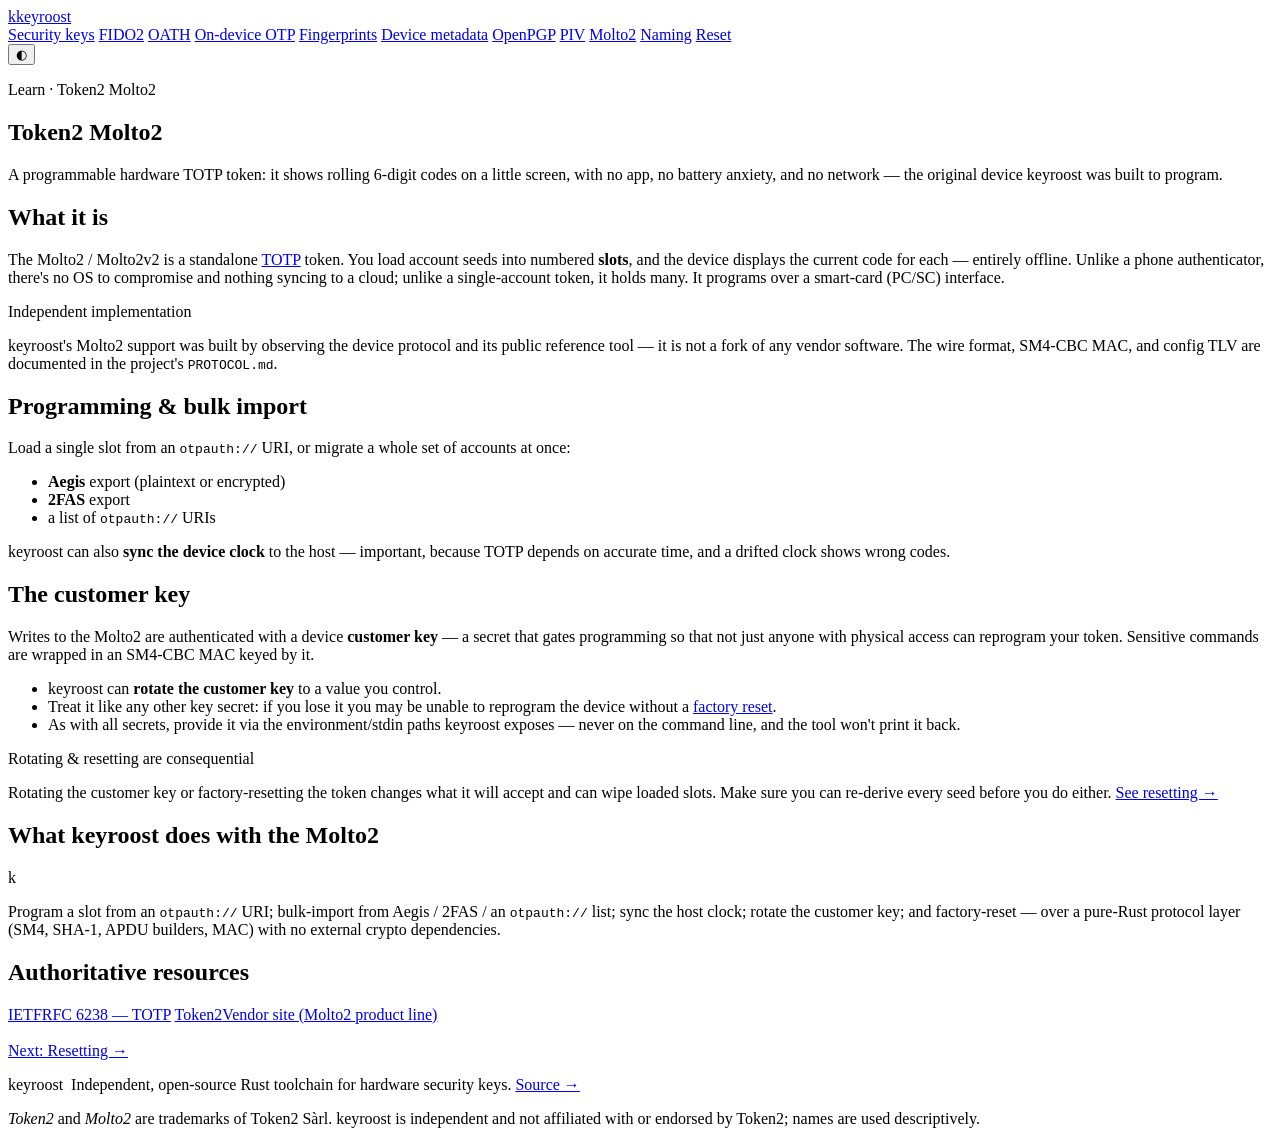
==== docs/molto2.html @ 5942d0e4 "release: v0.6.0 — CLI maturity, device model, GUI PIN/PIV polish # Conflicts: #	README.md" ====
<!DOCTYPE html>
<html lang="en">
<head>
<meta charset="utf-8">
<meta name="viewport" content="width=device-width, initial-scale=1">
<title>Token2 Molto2 — programmable TOTP token — keyroost</title>
<meta name="description" content="What the Token2 Molto2 / Molto2v2 programmable TOTP hardware token is, how slots and bulk import work, the customer key, clock sync, and what keyroost does.">
<link rel="stylesheet" href="assets/keyroost-theme.css">
<link rel="stylesheet" href="assets/site.css">
<script>(function(){try{var t=localStorage.getItem('kr-theme');if(t==='light'||(!t&&window.matchMedia&&matchMedia('(prefers-color-scheme: light)').matches))document.documentElement.setAttribute('data-theme','light');}catch(e){}})();</script>
</head>
<body>

<header class="kr-topbar">
  <div class="kr-wrap kr-topbar-inner">
    <a class="kr-wordmark" href="index.html" aria-label="keyroost — home"><span class="kr-mark mono">k</span><span>keyroost</span></a>
    <nav class="kr-nav" aria-label="Learn topics">
      <a href="security-keys.html">Security keys</a>
      <a href="fido2.html">FIDO2</a>
      <a href="oath.html">OATH</a>
      <a href="otp.html">On-device OTP</a>
      <a href="fingerprint.html">Fingerprints</a>
      <a href="mds.html">Device metadata</a>
      <a href="openpgp.html">OpenPGP</a>
      <a href="piv.html">PIV</a>
      <a href="molto2.html">Molto2</a>
      <a href="naming.html">Naming</a>
      <a href="reset.html">Reset</a>
    </nav>
    <button class="kr-theme-toggle" id="kr-theme-toggle" type="button" aria-label="Toggle light/dark theme" title="Toggle theme">◐</button>
  </div>
</header>

<section class="kr-hero">
  <div class="kr-wrap">
    <p class="kr-label">Learn · Token2 Molto2</p>
    <h1>Token2 Molto2</h1>
    <p class="kr-lede">A programmable hardware TOTP token: it shows rolling 6-digit codes on a
      little screen, with no app, no battery anxiety, and no network — the original device
      keyroost was built to program.</p>
  </div>
</section>

<main class="kr-wrap">

  <section class="kr-section">
    <h2>What it is</h2>
    <p>The Molto2 / Molto2v2 is a standalone <a href="oath.html">TOTP</a> token. You load
      account seeds into numbered <strong>slots</strong>, and the device displays the current
      code for each — entirely offline. Unlike a phone authenticator, there's no OS to
      compromise and nothing syncing to a cloud; unlike a single-account token, it holds
      many. It programs over a smart-card (PC/SC) interface.</p>
    <div class="kr-callout note">
      <div class="kr-callout-title note">Independent implementation</div>
      <p>keyroost's Molto2 support was built by observing the device protocol and its public
        reference tool — it is not a fork of any vendor software. The wire format, SM4-CBC
        MAC, and config TLV are documented in the project's <code>PROTOCOL.md</code>.</p>
    </div>
  </section>

  <section class="kr-section">
    <h2>Programming &amp; bulk import</h2>
    <p>Load a single slot from an <code>otpauth://</code> URI, or migrate a whole set of
      accounts at once:</p>
    <ul>
      <li><strong>Aegis</strong> export (plaintext or encrypted)</li>
      <li><strong>2FAS</strong> export</li>
      <li>a list of <code>otpauth://</code> URIs</li>
    </ul>
    <p>keyroost can also <strong>sync the device clock</strong> to the host — important,
      because TOTP depends on accurate time, and a drifted clock shows wrong codes.</p>
  </section>

  <section class="kr-section" id="customer-key">
    <h2>The customer key</h2>
    <p>Writes to the Molto2 are authenticated with a device <strong>customer key</strong> —
      a secret that gates programming so that not just anyone with physical access can
      reprogram your token. Sensitive commands are wrapped in an SM4-CBC MAC keyed by it.</p>
    <ul>
      <li>keyroost can <strong>rotate the customer key</strong> to a value you control.</li>
      <li>Treat it like any other key secret: if you lose it you may be unable to reprogram
        the device without a <a href="reset.html">factory reset</a>.</li>
      <li>As with all secrets, provide it via the environment/stdin paths keyroost exposes —
        never on the command line, and the tool won't print it back.</li>
    </ul>
    <div class="kr-callout danger">
      <div class="kr-callout-title danger">Rotating &amp; resetting are consequential</div>
      <p>Rotating the customer key or factory-resetting the token changes what it will accept
        and can wipe loaded slots. Make sure you can re-derive every seed before you do
        either. <a href="reset.html">See resetting →</a></p>
    </div>
  </section>

  <section class="kr-section">
    <h2>What keyroost does with the Molto2</h2>
    <div class="kr-tool">
      <span class="kr-mark mono">k</span>
      <p>Program a slot from an <code>otpauth://</code> URI; bulk-import from Aegis / 2FAS /
        an <code>otpauth://</code> list; sync the host clock; rotate the customer key; and
        factory-reset — over a pure-Rust protocol layer (SM4, SHA-1, APDU builders, MAC)
        with no external crypto dependencies.</p>
    </div>
  </section>

  <section class="kr-section kr-res-section">
    <h2>Authoritative resources</h2>
    <div class="kr-res">
      <a href="https://datatracker.ietf.org/doc/html/rfc6238"><span class="who">IETF</span>RFC 6238 — TOTP</a>
      <a href="https://www.token2.com/"><span class="who">Token2</span>Vendor site (Molto2 product line)</a>
    </div>
    <p class="kr-related" style="margin-top:18px"><a class="kr-btn kr-btn-default" href="reset.html">Next: Resetting →</a></p>
  </section>

</main>

<footer class="kr-footer">
  <div class="kr-wrap">
    <p><span class="kr-pill kr-pill-brand">keyroost</span> &nbsp;Independent, open-source Rust toolchain for hardware security keys. <a href="https://github.com/framefilter/keyroost">Source →</a></p>
    <p class="kr-small"><em>Token2</em> and <em>Molto2</em> are trademarks of Token2 Sàrl. keyroost is independent and not affiliated with or endorsed by Token2; names are used descriptively.</p>
  </div>
</footer>

<script src="assets/site.js"></script>
</body>
</html>
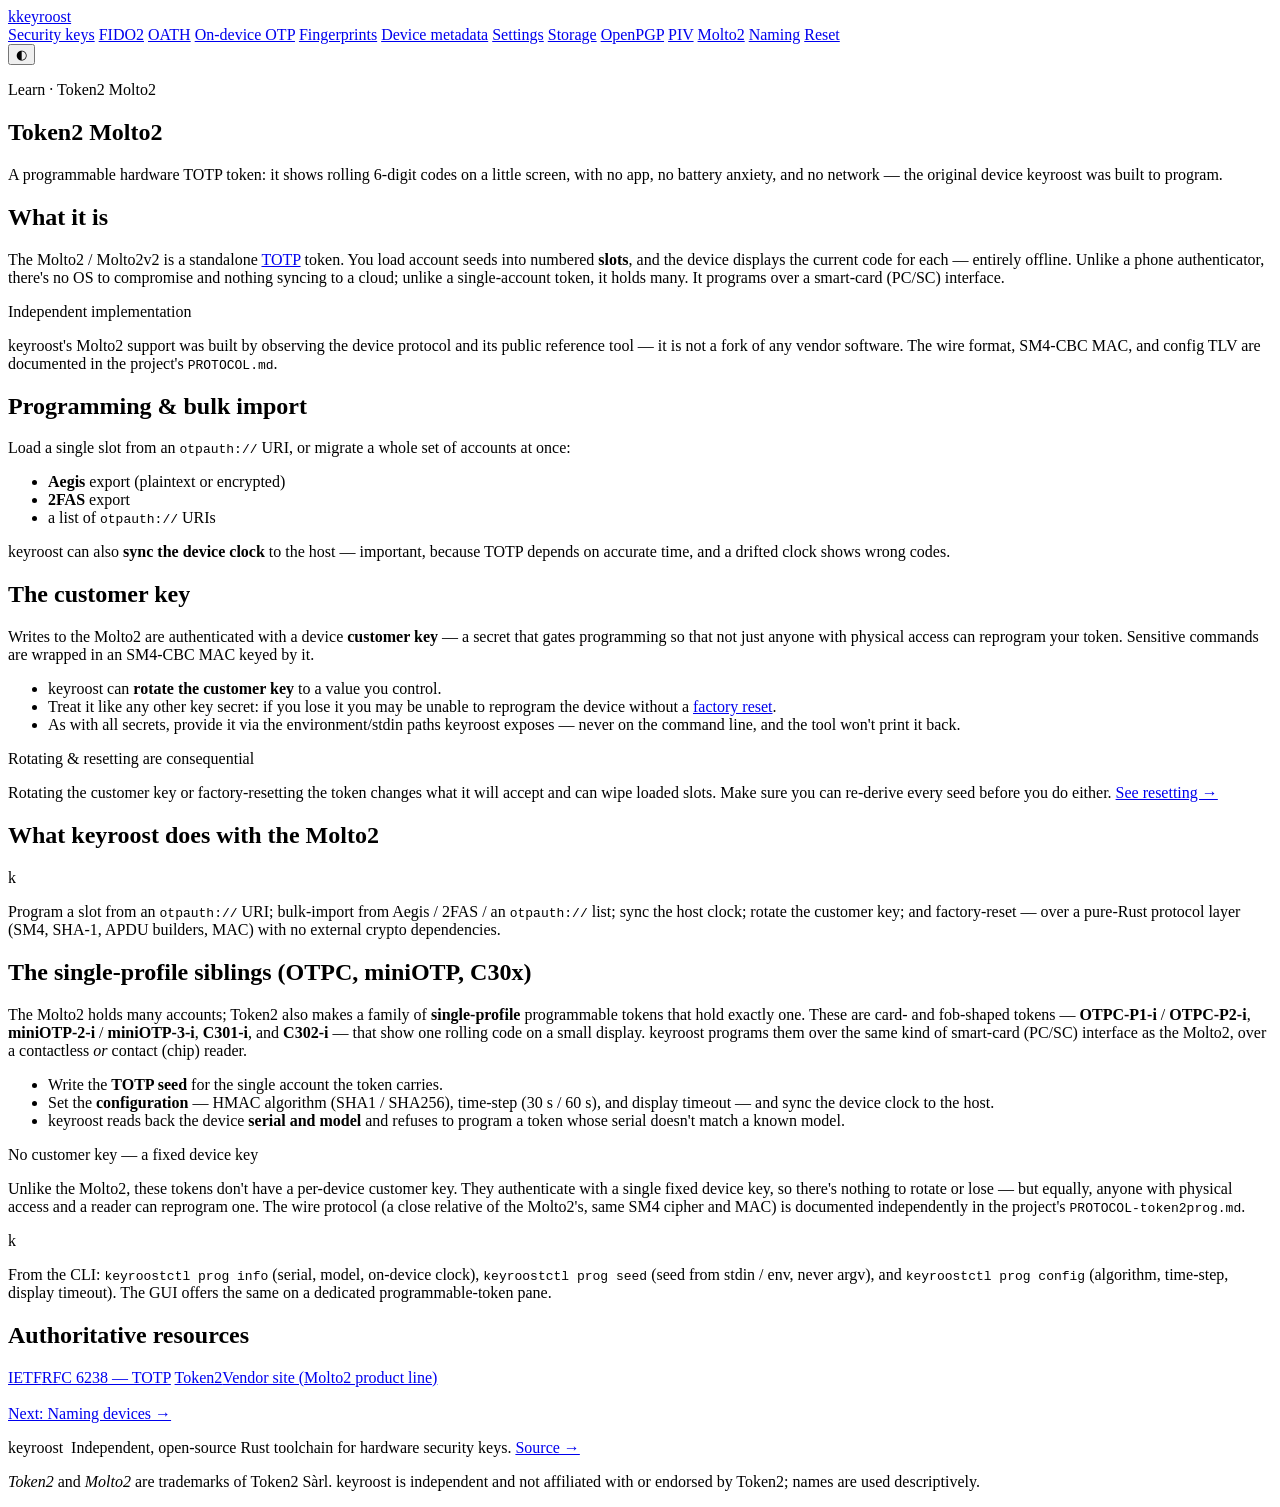
==== commit 5567e681: "docs: document v0.7.2 features (README, CHANGELOG, Learn site) README: programmable token (What-it-d" ====
--- a/docs/molto2.html
+++ b/docs/molto2.html
@@ -4,7 +4,7 @@
 <meta charset="utf-8">
 <meta name="viewport" content="width=device-width, initial-scale=1">
 <title>Token2 Molto2 — programmable TOTP token — keyroost</title>
-<meta name="description" content="What the Token2 Molto2 / Molto2v2 programmable TOTP hardware token is, how slots and bulk import work, the customer key, clock sync, and what keyroost does.">
+<meta name="description" content="What the Token2 Molto2 / Molto2v2 programmable TOTP hardware token is, how slots and bulk import work, the customer key, clock sync, and what keyroost does — plus the single-profile siblings (OTPC, miniOTP, C30x).">
 <link rel="stylesheet" href="assets/keyroost-theme.css">
 <link rel="stylesheet" href="assets/site.css">
 <script>(function(){try{var t=localStorage.getItem('kr-theme');if(t==='light'||(!t&&window.matchMedia&&matchMedia('(prefers-color-scheme: light)').matches))document.documentElement.setAttribute('data-theme','light');}catch(e){}})();</script>
@@ -21,6 +21,8 @@
       <a href="otp.html">On-device OTP</a>
       <a href="fingerprint.html">Fingerprints</a>
       <a href="mds.html">Device metadata</a>
+      <a href="settings.html">Settings</a>
+      <a href="storage.html">Storage</a>
       <a href="openpgp.html">OpenPGP</a>
       <a href="piv.html">PIV</a>
       <a href="molto2.html">Molto2</a>
@@ -102,13 +104,46 @@
     </div>
   </section>
 
+  <section class="kr-section" id="single-profile">
+    <h2>The single-profile siblings (OTPC, miniOTP, C30x)</h2>
+    <p>The Molto2 holds many accounts; Token2 also makes a family of
+      <strong>single-profile</strong> programmable tokens that hold exactly one. These are
+      card- and fob-shaped tokens — <strong>OTPC-P1-i</strong> / <strong>OTPC-P2-i</strong>,
+      <strong>miniOTP-2-i</strong> / <strong>miniOTP-3-i</strong>, <strong>C301-i</strong>,
+      and <strong>C302-i</strong> — that show one rolling code on a small display. keyroost
+      programs them over the same kind of smart-card (PC/SC) interface as the Molto2, over a
+      contactless <em>or</em> contact (chip) reader.</p>
+    <ul>
+      <li>Write the <strong>TOTP seed</strong> for the single account the token carries.</li>
+      <li>Set the <strong>configuration</strong> — HMAC algorithm (SHA1 / SHA256), time-step
+        (30 s / 60 s), and display timeout — and sync the device clock to the host.</li>
+      <li>keyroost reads back the device <strong>serial and model</strong> and refuses to
+        program a token whose serial doesn't match a known model.</li>
+    </ul>
+    <div class="kr-callout note">
+      <div class="kr-callout-title note">No customer key — a fixed device key</div>
+      <p>Unlike the Molto2, these tokens don't have a per-device customer key. They
+        authenticate with a single fixed device key, so there's nothing to rotate or lose —
+        but equally, anyone with physical access and a reader can reprogram one. The wire
+        protocol (a close relative of the Molto2's, same SM4 cipher and MAC) is documented
+        independently in the project's <code>PROTOCOL-token2prog.md</code>.</p>
+    </div>
+    <div class="kr-tool">
+      <span class="kr-mark mono">k</span>
+      <p>From the CLI: <code>keyroostctl prog info</code> (serial, model, on-device clock),
+        <code>keyroostctl prog seed</code> (seed from stdin / env, never argv), and
+        <code>keyroostctl prog config</code> (algorithm, time-step, display timeout). The GUI
+        offers the same on a dedicated programmable-token pane.</p>
+    </div>
+  </section>
+
   <section class="kr-section kr-res-section">
     <h2>Authoritative resources</h2>
     <div class="kr-res">
       <a href="https://datatracker.ietf.org/doc/html/rfc6238"><span class="who">IETF</span>RFC 6238 — TOTP</a>
       <a href="https://www.token2.com/"><span class="who">Token2</span>Vendor site (Molto2 product line)</a>
     </div>
-    <p class="kr-related" style="margin-top:18px"><a class="kr-btn kr-btn-default" href="reset.html">Next: Resetting →</a></p>
+    <p class="kr-related" style="margin-top:18px"><a class="kr-btn kr-btn-default" href="naming.html">Next: Naming devices →</a></p>
   </section>
 
 </main>
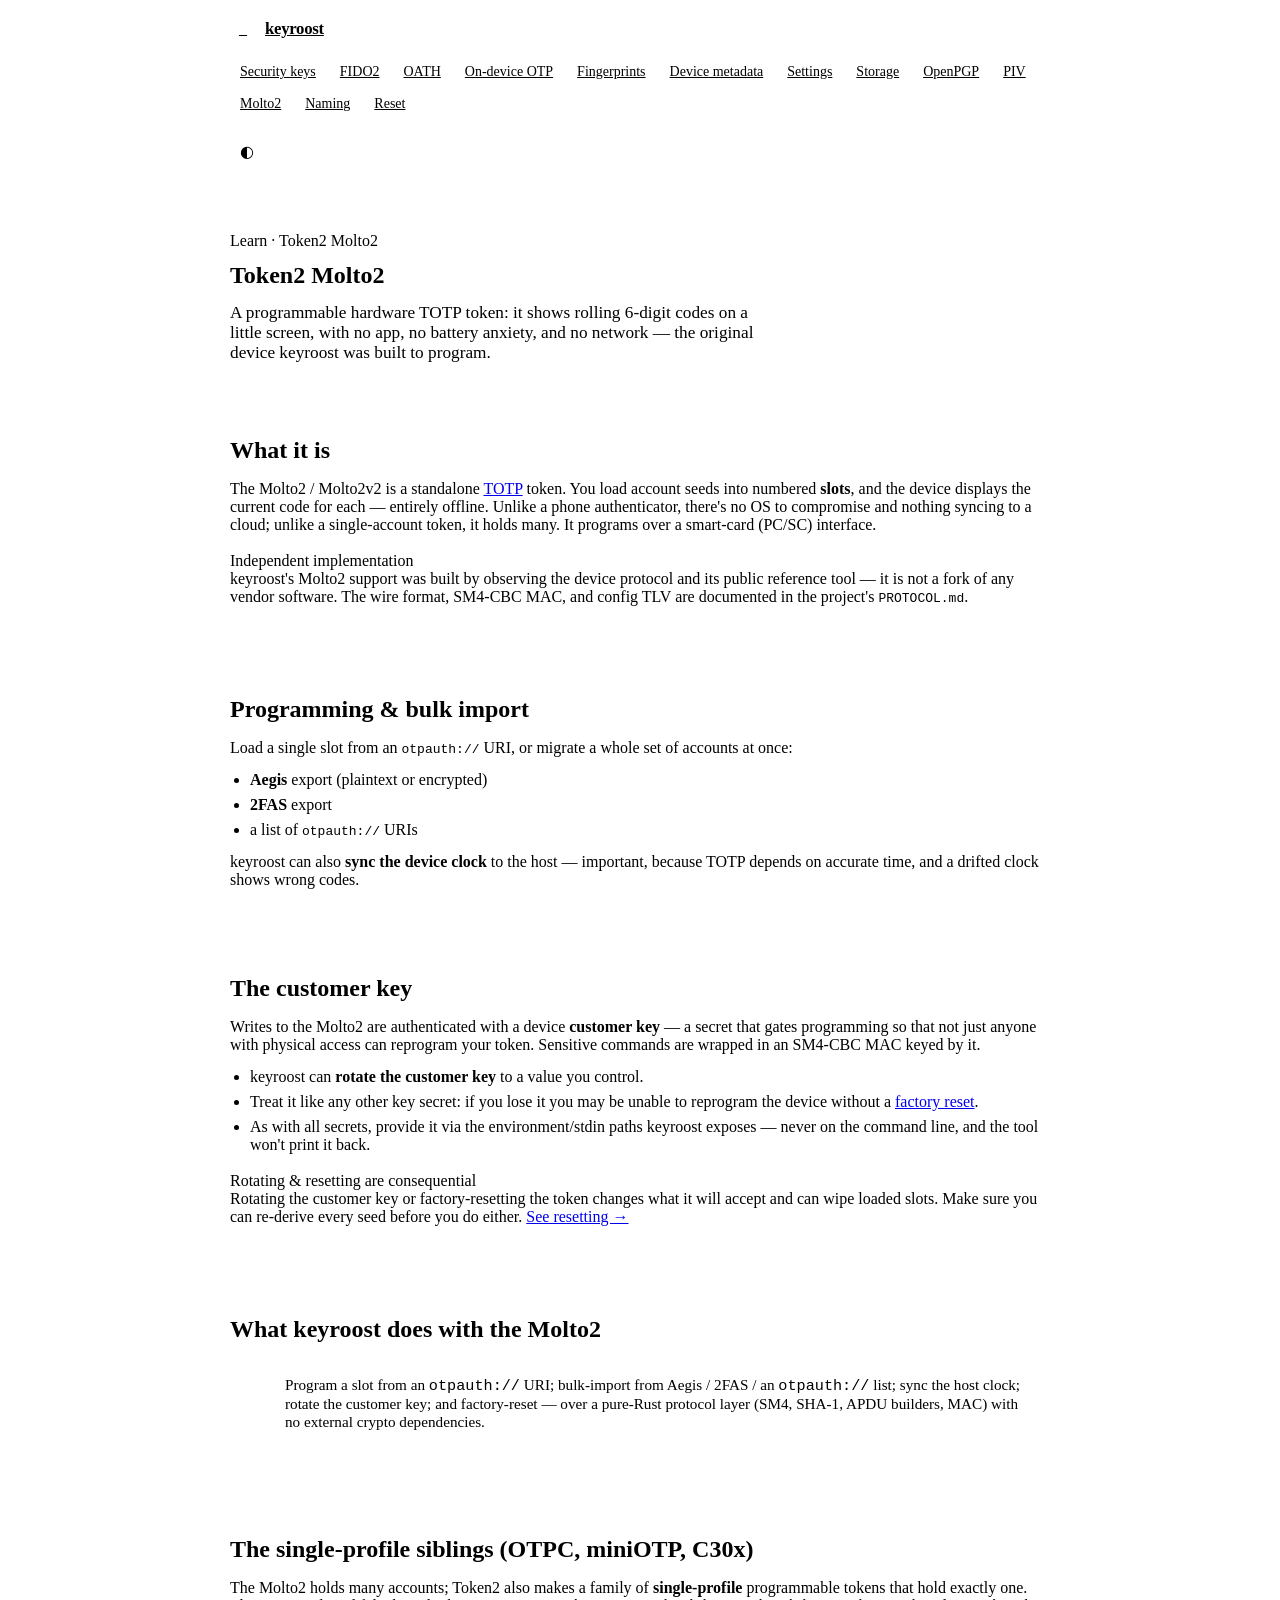
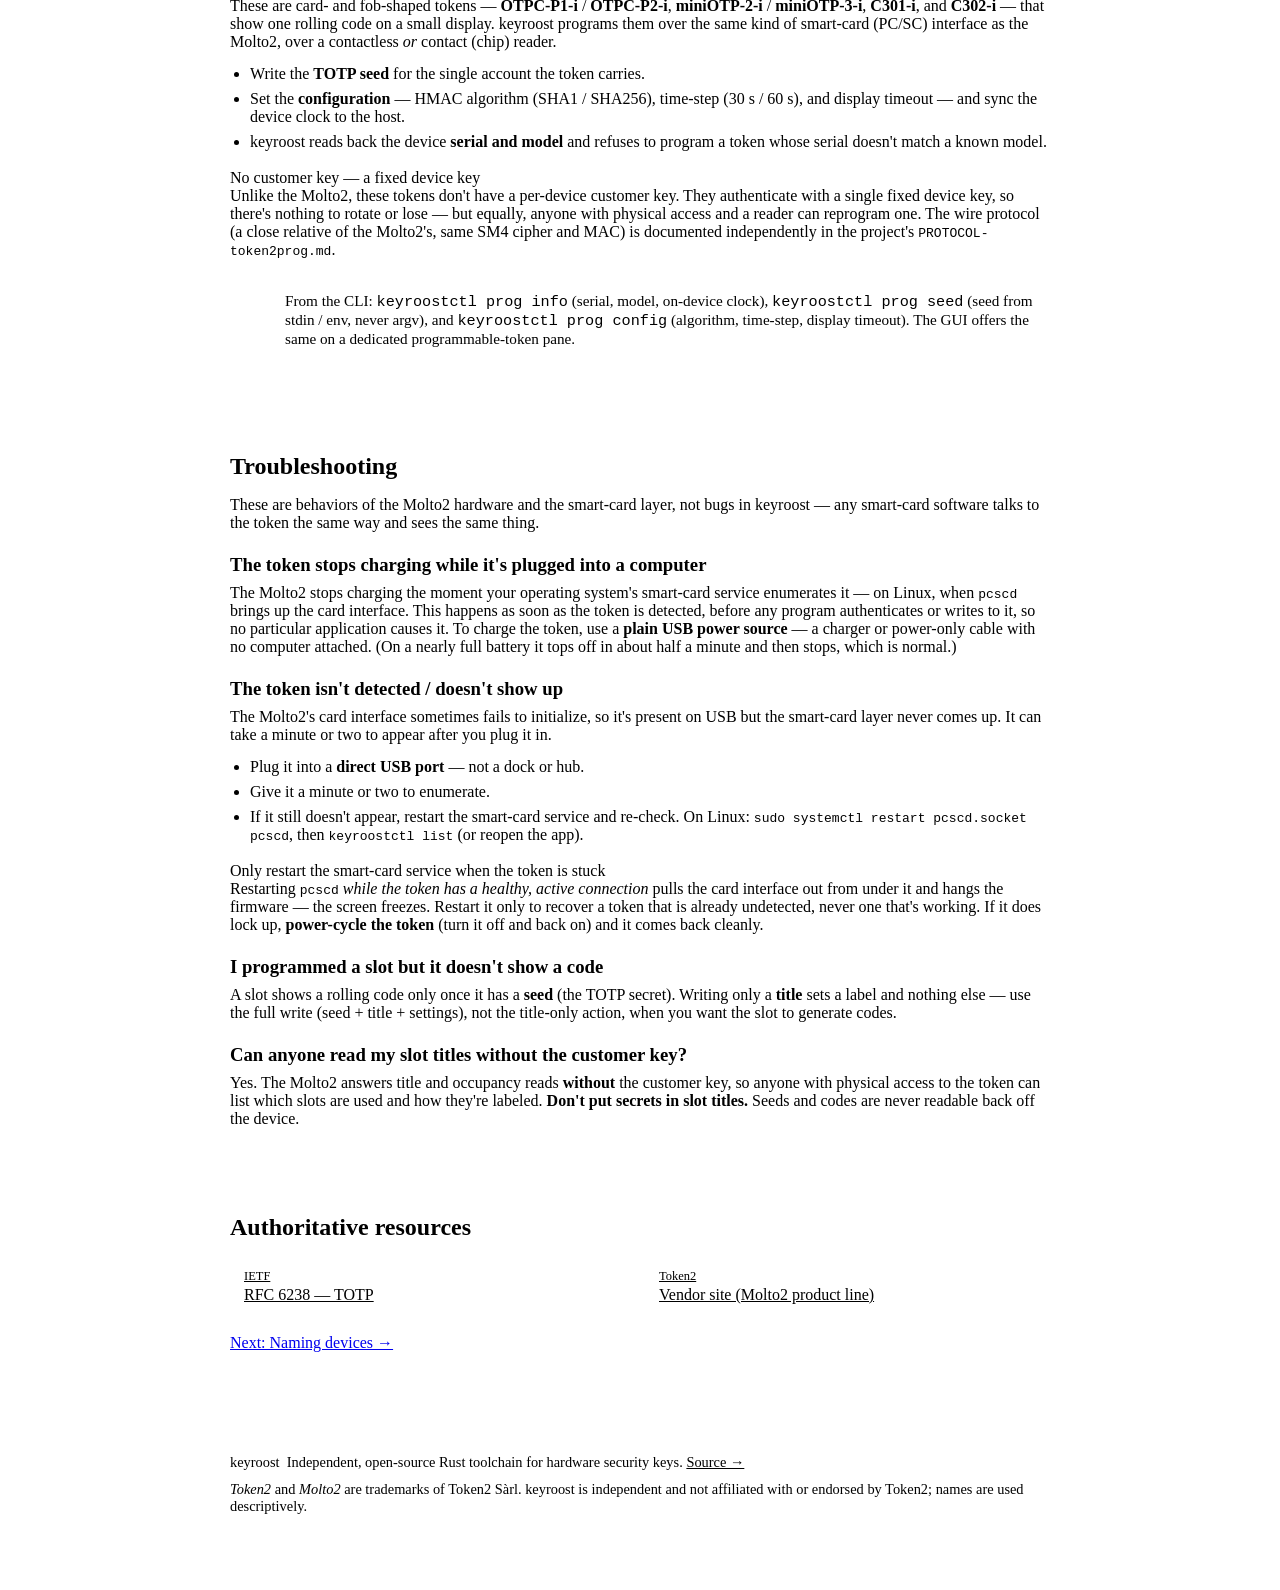
==== commit f5d6615a: "docs(molto2): add a Troubleshooting section to the Molto2 page Documents the device firmware / smart" ====
--- a/docs/molto2.html
+++ b/docs/molto2.html
@@ -137,6 +137,55 @@
     </div>
   </section>
 
+  <section class="kr-section" id="troubleshooting">
+    <h2>Troubleshooting</h2>
+    <p>These are behaviors of the Molto2 hardware and the smart-card layer, not
+      bugs in keyroost — any smart-card software talks to the token the same way
+      and sees the same thing.</p>
+
+    <h3>The token stops charging while it's plugged into a computer</h3>
+    <p>The Molto2 stops charging the moment your operating system's smart-card
+      service enumerates it — on Linux, when <code>pcscd</code> brings up the card
+      interface. This happens as soon as the token is detected, before any program
+      authenticates or writes to it, so no particular application causes it. To
+      charge the token, use a <strong>plain USB power source</strong> — a charger
+      or power-only cable with no computer attached. (On a nearly full battery it
+      tops off in about half a minute and then stops, which is normal.)</p>
+
+    <h3>The token isn't detected / doesn't show up</h3>
+    <p>The Molto2's card interface sometimes fails to initialize, so it's present
+      on USB but the smart-card layer never comes up. It can take a minute or two
+      to appear after you plug it in.</p>
+    <ul>
+      <li>Plug it into a <strong>direct USB port</strong> — not a dock or hub.</li>
+      <li>Give it a minute or two to enumerate.</li>
+      <li>If it still doesn't appear, restart the smart-card service and re-check.
+        On Linux: <code>sudo systemctl restart pcscd.socket pcscd</code>, then
+        <code>keyroostctl list</code> (or reopen the app).</li>
+    </ul>
+    <div class="kr-callout danger">
+      <div class="kr-callout-title danger">Only restart the smart-card service when the token is stuck</div>
+      <p>Restarting <code>pcscd</code> <em>while the token has a healthy, active
+        connection</em> pulls the card interface out from under it and hangs the
+        firmware — the screen freezes. Restart it only to recover a token that is
+        already undetected, never one that's working. If it does lock up,
+        <strong>power-cycle the token</strong> (turn it off and back on) and it
+        comes back cleanly.</p>
+    </div>
+
+    <h3>I programmed a slot but it doesn't show a code</h3>
+    <p>A slot shows a rolling code only once it has a <strong>seed</strong> (the
+      TOTP secret). Writing only a <strong>title</strong> sets a label and nothing
+      else — use the full write (seed + title + settings), not the title-only
+      action, when you want the slot to generate codes.</p>
+
+    <h3>Can anyone read my slot titles without the customer key?</h3>
+    <p>Yes. The Molto2 answers title and occupancy reads <strong>without</strong>
+      the customer key, so anyone with physical access to the token can list which
+      slots are used and how they're labeled. <strong>Don't put secrets in slot
+      titles.</strong> Seeds and codes are never readable back off the device.</p>
+  </section>
+
   <section class="kr-section kr-res-section">
     <h2>Authoritative resources</h2>
     <div class="kr-res">
--- a/docs/assets/site.css
+++ b/docs/assets/site.css
@@ -0,0 +1,153 @@
+/* ============================================================================
+   Keyroost Learn site — layout chrome. Builds on assets/keyroost-theme.css;
+   reads only var(--kr-*) tokens so it tracks any palette/theme change.
+   ========================================================================== */
+
+.kr-wrap { max-width: 820px; margin: 0 auto; padding: 0 22px; }
+
+/* ---------- top bar ---------- */
+.kr-topbar {
+  position: sticky; top: 0; z-index: 20;
+  background: var(--kr-bar);
+  border-bottom: 1px solid var(--kr-line);
+}
+.kr-topbar-inner {
+  display: flex; align-items: center; gap: 16px;
+  min-height: 56px; padding-top: 8px; padding-bottom: 8px;
+  flex-wrap: wrap;
+}
+.kr-wordmark {
+  display: inline-flex; align-items: center; gap: 9px;
+  font-weight: 700; font-size: 1.05rem; color: var(--kr-txt);
+  letter-spacing: -0.3px;
+}
+.kr-wordmark:hover { text-decoration: none; }
+.kr-mark {
+  display: inline-grid; place-items: center;
+  width: 26px; height: 26px; border-radius: 28%;
+  background: var(--kr-brand); color: #fff;
+  font-weight: 700; font-size: 0.95rem; line-height: 1;
+}
+.kr-nav {
+  display: flex; align-items: center; gap: 4px;
+  margin-left: auto; flex-wrap: wrap;
+}
+.kr-nav a {
+  color: var(--kr-txt-2); font-size: 0.875rem; font-weight: 500;
+  padding: 6px 10px; border-radius: var(--kr-r-ctrl);
+}
+.kr-nav a:hover { color: var(--kr-txt); background: var(--kr-raised); text-decoration: none; }
+.kr-nav a.active { color: var(--kr-accent); background: var(--kr-accent-soft); }
+
+.kr-theme-toggle {
+  display: inline-grid; place-items: center;
+  width: 34px; height: 34px; flex: none;
+  background: var(--kr-raised); color: var(--kr-txt-2);
+  border: 1px solid var(--kr-line); border-radius: var(--kr-r-ctrl);
+  font-size: 1rem; cursor: pointer;
+}
+.kr-theme-toggle:hover { color: var(--kr-txt); border-color: var(--kr-accent-line); }
+
+/* ---------- hero ---------- */
+.kr-hero { padding: 56px 0 30px; border-bottom: 1px solid var(--kr-line); }
+.kr-hero-logo { display: block; width: 116px; height: 116px; margin: 0 0 22px;
+  border-radius: var(--kr-r-card); border: 1px solid var(--kr-line);
+  box-shadow: 0 6px 22px rgba(0,0,0,0.18); }
+.kr-hero .kr-label { margin-bottom: 12px; }
+.kr-hero h1 { margin: 0 0 14px; }
+.kr-hero .q { color: var(--kr-txt-2); font-weight: 400; }
+.kr-lede { color: var(--kr-txt-2); font-size: 1.08rem; margin: 0; max-width: 62ch; }
+.kr-hero .kr-meta { margin: 26px 0 0; color: var(--kr-txt-3); font-size: 0.95rem; }
+.kr-hero .kr-meta a { color: var(--kr-txt-2); }
+
+/* ---------- sections ---------- */
+main.kr-wrap { padding-top: 8px; padding-bottom: 8px; }
+.kr-section { padding: 36px 0; border-bottom: 1px solid var(--kr-line-soft); }
+.kr-section:last-of-type { border-bottom: 0; }
+.kr-section > h2 { margin: 0 0 16px; }
+.kr-section > h2 .num { font-family: var(--kr-mono); color: var(--kr-txt-3);
+  font-size: 0.95rem; font-weight: 600; margin-right: 0.55em; }
+p { margin: 0 0 14px; }
+.kr-muted { color: var(--kr-txt-2); }
+ul, ol { margin: 0 0 14px; padding-left: 1.25em; }
+li { margin: 7px 0; }
+h3 { margin: 22px 0 8px; }
+
+/* card grid */
+.kr-cards { display: grid; grid-template-columns: repeat(auto-fit, minmax(230px, 1fr)); gap: 14px; }
+.kr-card h3 { margin: 0 0 6px; font-size: 1.02rem; }
+.kr-card .kr-label { display: block; margin-bottom: 9px; }
+.kr-card p { margin: 0; color: var(--kr-txt-2); font-size: 0.95rem; }
+a.kr-card { color: inherit; display: block; }
+a.kr-card:hover { border-color: var(--kr-accent-line); text-decoration: none; }
+a.kr-card .kr-more { color: var(--kr-accent); font-size: 0.85rem; font-weight: 600; }
+
+/* callout variants by edge color */
+.kr-callout { margin: 18px 0; }
+.kr-callout.tip   { border-left: 3px solid var(--kr-ok);   }
+.kr-callout.note  { border-left: 3px solid var(--kr-warn); }
+.kr-callout.danger{ border-left: 3px solid var(--kr-err);  }
+.kr-callout .kr-callout-title.tip    { color: var(--kr-ok); }
+.kr-callout .kr-callout-title.note   { color: var(--kr-warn); }
+.kr-callout .kr-callout-title.danger { color: var(--kr-err); }
+.kr-callout p:last-child { margin-bottom: 0; }
+
+/* FAQ accordion */
+.kr-faq details {
+  background: var(--kr-panel); border: 1px solid var(--kr-line);
+  border-radius: var(--kr-r-card); margin: 10px 0; padding: 0 18px;
+}
+.kr-faq details[open] { background: var(--kr-surface); border-color: var(--kr-accent-line); }
+.kr-faq summary {
+  cursor: pointer; padding: 15px 0; font-weight: 600; list-style: none;
+  display: flex; align-items: center; gap: 0.6em;
+}
+.kr-faq summary::-webkit-details-marker { display: none; }
+.kr-faq summary::before {
+  content: "+"; font-family: var(--kr-mono); color: var(--kr-accent);
+  font-weight: 700; width: 1em; display: inline-block;
+}
+.kr-faq details[open] summary::before { content: "\2013"; }
+.kr-faq .kr-answer { padding: 0 0 16px; color: var(--kr-txt-2); }
+.kr-faq .kr-answer p:last-child { margin-bottom: 0; }
+
+/* glossary */
+.kr-glossary dl { margin: 0; }
+.kr-glossary dt { font-family: var(--kr-mono); color: var(--kr-txt);
+  font-size: 0.92rem; font-weight: 600; margin-top: 16px; }
+.kr-glossary dd { margin: 4px 0 0; color: var(--kr-txt-2); }
+
+/* resource links */
+.kr-res { display: grid; grid-template-columns: repeat(auto-fit, minmax(240px, 1fr)); gap: 10px; }
+.kr-res a {
+  background: var(--kr-panel); border: 1px solid var(--kr-line);
+  border-radius: var(--kr-r-ctrl); padding: 12px 14px; display: block; color: var(--kr-txt);
+}
+.kr-res a:hover { border-color: var(--kr-accent-line); text-decoration: none; }
+.kr-res .who { display: block; font-family: var(--kr-mono); font-size: 0.78rem; color: var(--kr-txt-3); margin-bottom: 2px; }
+
+/* "what keyroost does here" strip */
+.kr-tool {
+  display: flex; gap: 12px; align-items: flex-start;
+  background: var(--kr-side); border: 1px solid var(--kr-line);
+  border-radius: var(--kr-r-card); padding: 15px 17px; margin: 18px 0;
+}
+.kr-tool .kr-mark { flex: none; margin-top: 2px; }
+.kr-tool p { margin: 0; color: var(--kr-txt-2); font-size: 0.95rem; }
+.kr-tool strong { color: var(--kr-txt); }
+
+/* prev/next related nav */
+.kr-related { display: flex; flex-wrap: wrap; gap: 10px; margin-top: 8px; }
+
+/* footer */
+.kr-footer { padding: 34px 0 60px; color: var(--kr-txt-3); font-size: 0.9rem;
+  border-top: 1px solid var(--kr-line); margin-top: 10px; }
+.kr-footer a { color: var(--kr-txt-2); }
+.kr-footer p { margin: 0 0 10px; }
+
+@media (max-width: 620px) {
+  .kr-nav { width: 100%; margin-left: 0; order: 3; }
+  .kr-theme-toggle { margin-left: auto; }
+  .kr-hero { padding-top: 38px; }
+  h1 { font-size: 1.7rem; }
+}
